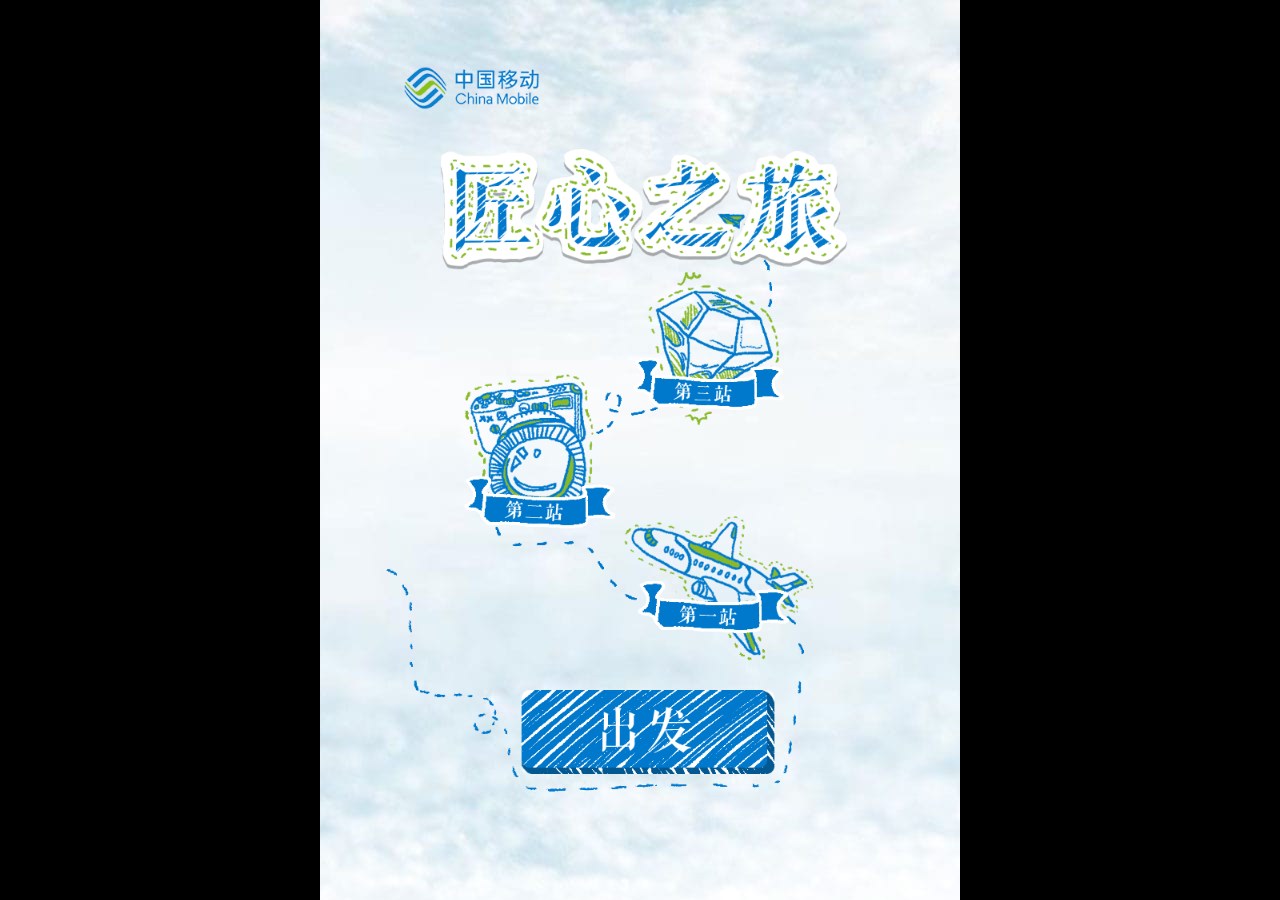
==== H5/jd/index.html @ 7f1edc60 "myH5" ====
<!DOCTYPE html>
<html>
<head lang="en">
    <meta charset="utf-8">
    <title>品聚匠心，颜值倾心</title>
    <meta name="viewport" content="width=640,target-densitydpi=device-dpi,user-scalable=no">
    <meta name="Keywords" content="移动,中国移动,北京移动">
    <meta name="Description" content="移动,中国移动,北京移动">
    <meta content="yes" name="apple-mobile-web-app-capable" />
    <meta name="apple-touch-fullscreen" content="yes" />
    <meta content="black" name="apple-mobile-web-app-status-bar-style" />
    <meta name="format-detection" content="telephone=no"/>
    <link rel="stylesheet" href="http://go.163.com/2015/public/common/loading/loading.css">
    <link rel="stylesheet" href="css/base.css">
    <link rel="stylesheet" href="css/animate.min.css">
    <link rel="stylesheet" href="css/swiper3.css">
    <link rel="stylesheet" href="css/css.css?v=2">
</head>
<body>
<!--loading-->
<div class="netease-loader">
    <section>
        <article>
            <span class="load_type"></span>
            <span class="load_data"></span>
            <span class="load_text"></span>
        </article>
    </section>
</div>
<!--main-->
<div class="main" id="main">
    <div class="swiper-container" id="heng">
        <div class="swiper-wrapper">
            <!--1 首页-->
            <div class="swiper-slide page page1 s">
                <div class="scale-div">
                    <img class="abso img2" src="img/2.png">
                    <img class="abso img3" src="img/3.png">
                    <a class="abso into" href="javascript:;"></a>
                </div>
            </div>
            <!--2 飞机擦一擦-->
            <div class="swiper-slide page page2 s">
                <div class="scale-div">
                    <div class="abso" id="gua1">
                        <!--上面那层图片-->
                        <img class="abso" id="top_img" src="img/5.jpg">
                        <canvas class="abso" id="front" />
                    </div>
                    <!--提示擦一擦图片-->
                    <img class="abso img6" src="img/6.png">
                    <!--下面那层图片-->
                    <img class="abso img8" id="botm_img" src="img/8.jpg">
                </div>
            </div>
            <!--3 拖动-->
            <div class="swiper-slide page page3 s">
                <div class="scale-div">
                    <img class="abso img14" src="img/14.png">
                    <!--目标div-->
                    <div class="abso wai"></div>
                    <!--被拖动的图片-->
                    <img class="abso nei" src="img/11.png">
                    <!--提示拖动的图片-->
                    <img class="abso img12" src="img/12.png">
                    <!--拖动成功的图片-->
                    <img class="abso img13" src="img/13.jpg">
                </div>
            </div>
            <!--4 切割-->
            <div class="swiper-slide page page4 s">
                <div class="scale-div">
                    <img class="abso img16" src="img/16.1.png">
                    <img class="abso add add0" src="img/add0.png">
                    <img class="abso add add1" src="img/add1.png">
                    <img class="abso add add2" src="img/add2.png">
                    <!--提示切割的图片-->
                    <img class="abso img17" src="img/17.png">
                    <!--切割区域-->
                    <div class="abso qiege"></div>
                    <!--切割后播放序列帧-->
                    <div class="peo"></div>
                </div>
            </div>
            <!--5 尾页-->
            <div class="swiper-slide page page5 s">
                <div class="scale-div">
                    <img class="abso img2" src="img/2.png">
                    <img class="abso img19" src="img/19.png">
                    <!-- <a class="abso buy" href="https://h5.youzan.com/v2/goods/2of7zmyzyhxgq?redirect_count=1" target="_blank"></a> -->
                    <a class="abso buy" href="javascript:;" target="_blank"></a>
                </div>
            </div>
        </div>
    </div>
</div>
<!--遮罩-->
<div id="mask"></div>
<!--擦一擦结束弹窗-->
<img class="abso img9" src="img/9.png">
<!--拖动结束弹窗-->
<img class="abso img15" src="img/15.png">
<!--切割结束弹窗-->
<img class="abso img18" src="img/18.png">

<script src="http://go.163.com/2015/public/common/js/zepto.min.js"></script>
<!--<script src="js/jquery.1.10.1.js"></script>-->
<script type="text/javascript" src="js/swiper3.js"></script>
<script type="text/javascript" src="js/drag.js"></script>
<script src="http://ossweb-img.qq.com/images/js/motion/film.min.js"></script>
<script type="text/javascript" src="js/main.js?a=8"></script>
<script src="http://go.163.com/2015/public/common/loading/loading.js"></script>
<script>
    var loadImgsArr=[
        'img/1.jpg',
        'img/2.png',
        'img/3.png',
        'img/4.png',
        'img/5.jpg',
        'img/6.png',
        'img/8.jpg',
        'img/9.png',
        'img/10.jpg',
        'img/11.png',
        'img/12.png',
        'img/13.jpg',
        'img/14.png',
        'img/15.png',
        'img/16.1.png',
        'img/17.png',
        'img/18.png',
        'img/19.png',
        'img/20.png',
        'img/peo1/1.jpg',
        'img/peo1/2.jpg',
        'img/peo1/3.jpg',
        'img/peo1/4.jpg',
        'img/add0.png',
        'img/add1.png',
        'img/add2.png'
    ];
    netease_loadimg(loadImgsArr,function(){
        //loading结束后的回调函数
    });
</script>
<script src="http://go.163.com/2015/public/team/kongdejian/share.js"></script>
<script>
    var shareData={
        MsgImg:'http://test.go.163.com/go/2017/0320/jd/img/share.jpg',  //分享图片
        link:location.href,    //分享链接
        title:"品聚匠心，颜值倾心",   //分享标题
        desc:"中国移动A3手机品质上市，邀您即刻开启匠心之旅",    //分享描述
        fText:"中国移动A3手机品质上市，邀您即刻开启匠心之旅",    //分享朋友圈
        callback:function(){
            if(typeof sharesuccess != "undefined"){
                //sharesuccess();
            }
            share_survey(true);
        }
    };
    NeteaseShareInit();//用于初始化
</script>
<!-- START NetEase Devilfish 2006 -->
<script src="http://go.163.com/2015/0211/encore/js/share.js" type="text/javascript"></script>
<script src="http://analytics.163.com/ntes.js" type="text/javascript"></script>
<script type="text/javascript">
    share_survey();
    if (window.location.href.search(/auto\.163\.com|163\.com\/auto/) >= 0) {
        _ntes_nacc = "auto";
    } else if (window.location.href.search(/go\.163\.com/) >= 0) {
        _ntes_nacc = "minisites";
    }
    neteaseTracker();
</script>
<!-- END NetEase Devilfish 2006 -->
</body>
</html>
---- H5/jd/css/base.css ----
body,
div,
dl,
dt,
dd,
ul,
ol,
li,
h1,
h2,
h3,
h4,
h5,
h6,
form,
input,
p,
th,
td {
    font-family: Microsoft YaHei, "Helvetica Neue", Helvetica, STHeiTi, sans-serif;
    color: #141414;
    padding: 0;
    margin: 0;
    font-style: normal;
}

* {
    box-sizing: border-box;
    -webkit-box-sizing: border-box;
}

html,
body {
    -webkit-user-select: none;
    user-select: none;
    -webkit-text-size-adjust: none;
    -moz-text-size-adjust: none;
    -ms-text-size-adjust: none;
    text-size-adjust: none;
    height: 100%;
    position: relative;
}

p {
    margin: 0;
}

a,
button,
input,
div {
    -webkit-tap-highlight-color: rgba(0, 0, 0, 0);
}

a,
img {
    -webkit-touch-callout: none;
}

body {
    position: relative;
}

.clearfix:after {
    content: ".";
    display: block;
    height: 0;
    clear: both;
    visibility: hidden;
}

.clearfix {
    display: inline-block;
}

/* Hide from IE Mac \*/
.clearfix {
    display: block;
}

/* End hide from IE Mac */
.fix {
    width: 100%;
    height: 0;
    overflow: hidden;
    clear: both;
    float: none;
}

a {
    text-decoration: none;
}

@media screen and (max-height: 1000px) {
    .scale-div{
        -ms-transform: scale(0.9);
        -webkit-transform: scale(0.9);
        -o-transform: scale(0.9);
        -moz-transform: scale(0.9);
        transform: scale(0.9);
    }
}

@media screen and (max-height: 900px) {
    .scale-div{
        -ms-transform: scale(0.8);
        -webkit-transform: scale(0.8);
        -o-transform: scale(0.8);
        -moz-transform: scale(0.8);
        transform: scale(0.8);
    }
}
---- H5/jd/css/swiper3.css ----
/**
 * Swiper 3.1.7
 * Most modern mobile touch slider and framework with hardware accelerated transitions
 *
 * http://www.idangero.us/swiper/
 *
 * Copyright 2015, Vladimir Kharlampidi
 * The iDangero.us
 * http://www.idangero.us/
 *
 * Licensed under MIT
 *
 * Released on: October 10, 2015
 */
.swiper-container{margin:0 auto;position:relative;overflow:hidden;z-index:1}.swiper-container-no-flexbox .swiper-slide{float:left}.swiper-container-vertical>.swiper-wrapper{-webkit-box-orient:vertical;-moz-box-orient:vertical;-ms-flex-direction:column;-webkit-flex-direction:column;flex-direction:column}.swiper-wrapper{position:relative;width:100%;height:100%;z-index:1;display:-webkit-box;display:-moz-box;display:-ms-flexbox;display:-webkit-flex;display:flex;-webkit-transition-property:-webkit-transform;-moz-transition-property:-moz-transform;-o-transition-property:-o-transform;-ms-transition-property:-ms-transform;transition-property:transform;-webkit-box-sizing:content-box;-moz-box-sizing:content-box;box-sizing:content-box}.swiper-container-android .swiper-slide,.swiper-wrapper{-webkit-transform:translate3d(0,0,0);-moz-transform:translate3d(0,0,0);-o-transform:translate(0,0);-ms-transform:translate3d(0,0,0);transform:translate3d(0,0,0)}.swiper-container-multirow>.swiper-wrapper{-webkit-box-lines:multiple;-moz-box-lines:multiple;-ms-flex-wrap:wrap;-webkit-flex-wrap:wrap;flex-wrap:wrap}.swiper-container-free-mode>.swiper-wrapper{-webkit-transition-timing-function:ease-out;-moz-transition-timing-function:ease-out;-ms-transition-timing-function:ease-out;-o-transition-timing-function:ease-out;transition-timing-function:ease-out;margin:0 auto}.swiper-slide{-webkit-flex-shrink:0;-ms-flex:0 0 auto;flex-shrink:0;width:100%;height:100%;position:relative}.swiper-container .swiper-notification{position:absolute;left:0;top:0;pointer-events:none;opacity:0;z-index:-1000}.swiper-wp8-horizontal{-ms-touch-action:pan-y;touch-action:pan-y}.swiper-wp8-vertical{-ms-touch-action:pan-x;touch-action:pan-x}.swiper-button-next,.swiper-button-prev{position:absolute;top:50%;width:27px;height:44px;margin-top:-22px;z-index:10;cursor:pointer;-moz-background-size:27px 44px;-webkit-background-size:27px 44px;background-size:27px 44px;background-position:center;background-repeat:no-repeat}.swiper-button-next.swiper-button-disabled,.swiper-button-prev.swiper-button-disabled{opacity:.35;cursor:auto;pointer-events:none}.swiper-button-prev,.swiper-container-rtl .swiper-button-next{background-image:url("data:image/svg+xml;charset=utf-8,%3Csvg%20xmlns%3D'http%3A%2F%2Fwww.w3.org%2F2000%2Fsvg'%20viewBox%3D'0%200%2027%2044'%3E%3Cpath%20d%3D'M0%2C22L22%2C0l2.1%2C2.1L4.2%2C22l19.9%2C19.9L22%2C44L0%2C22L0%2C22L0%2C22z'%20fill%3D'%23007aff'%2F%3E%3C%2Fsvg%3E");left:10px;right:auto}.swiper-button-prev.swiper-button-black,.swiper-container-rtl .swiper-button-next.swiper-button-black{background-image:url("data:image/svg+xml;charset=utf-8,%3Csvg%20xmlns%3D'http%3A%2F%2Fwww.w3.org%2F2000%2Fsvg'%20viewBox%3D'0%200%2027%2044'%3E%3Cpath%20d%3D'M0%2C22L22%2C0l2.1%2C2.1L4.2%2C22l19.9%2C19.9L22%2C44L0%2C22L0%2C22L0%2C22z'%20fill%3D'%23000000'%2F%3E%3C%2Fsvg%3E")}.swiper-button-prev.swiper-button-white,.swiper-container-rtl .swiper-button-next.swiper-button-white{background-image:url("data:image/svg+xml;charset=utf-8,%3Csvg%20xmlns%3D'http%3A%2F%2Fwww.w3.org%2F2000%2Fsvg'%20viewBox%3D'0%200%2027%2044'%3E%3Cpath%20d%3D'M0%2C22L22%2C0l2.1%2C2.1L4.2%2C22l19.9%2C19.9L22%2C44L0%2C22L0%2C22L0%2C22z'%20fill%3D'%23ffffff'%2F%3E%3C%2Fsvg%3E")}.swiper-button-next,.swiper-container-rtl .swiper-button-prev{background-image:url("data:image/svg+xml;charset=utf-8,%3Csvg%20xmlns%3D'http%3A%2F%2Fwww.w3.org%2F2000%2Fsvg'%20viewBox%3D'0%200%2027%2044'%3E%3Cpath%20d%3D'M27%2C22L27%2C22L5%2C44l-2.1-2.1L22.8%2C22L2.9%2C2.1L5%2C0L27%2C22L27%2C22z'%20fill%3D'%23007aff'%2F%3E%3C%2Fsvg%3E");right:10px;left:auto}.swiper-button-next.swiper-button-black,.swiper-container-rtl .swiper-button-prev.swiper-button-black{background-image:url("data:image/svg+xml;charset=utf-8,%3Csvg%20xmlns%3D'http%3A%2F%2Fwww.w3.org%2F2000%2Fsvg'%20viewBox%3D'0%200%2027%2044'%3E%3Cpath%20d%3D'M27%2C22L27%2C22L5%2C44l-2.1-2.1L22.8%2C22L2.9%2C2.1L5%2C0L27%2C22L27%2C22z'%20fill%3D'%23000000'%2F%3E%3C%2Fsvg%3E")}.swiper-button-next.swiper-button-white,.swiper-container-rtl .swiper-button-prev.swiper-button-white{background-image:url("data:image/svg+xml;charset=utf-8,%3Csvg%20xmlns%3D'http%3A%2F%2Fwww.w3.org%2F2000%2Fsvg'%20viewBox%3D'0%200%2027%2044'%3E%3Cpath%20d%3D'M27%2C22L27%2C22L5%2C44l-2.1-2.1L22.8%2C22L2.9%2C2.1L5%2C0L27%2C22L27%2C22z'%20fill%3D'%23ffffff'%2F%3E%3C%2Fsvg%3E")}.swiper-pagination{position:absolute;text-align:center;-webkit-transition:.3s;-moz-transition:.3s;-o-transition:.3s;transition:.3s;-webkit-transform:translate3d(0,0,0);-ms-transform:translate3d(0,0,0);-o-transform:translate3d(0,0,0);transform:translate3d(0,0,0);z-index:10}.swiper-pagination.swiper-pagination-hidden{opacity:0}.swiper-pagination-bullet{width:8px;height:8px;display:inline-block;border-radius:100%;background:#000;opacity:.2}button.swiper-pagination-bullet{border:none;margin:0;padding:0;box-shadow:none;-moz-appearance:none;-ms-appearance:none;-webkit-appearance:none;appearance:none}.swiper-pagination-clickable .swiper-pagination-bullet{cursor:pointer}.swiper-pagination-white .swiper-pagination-bullet{background:#fff}.swiper-pagination-bullet-active{opacity:1;background:#007aff}.swiper-pagination-white .swiper-pagination-bullet-active{background:#fff}.swiper-pagination-black .swiper-pagination-bullet-active{background:#000}.swiper-container-vertical>.swiper-pagination{right:10px;top:50%;-webkit-transform:translate3d(0,-50%,0);-moz-transform:translate3d(0,-50%,0);-o-transform:translate(0,-50%);-ms-transform:translate3d(0,-50%,0);transform:translate3d(0,-50%,0)}.swiper-container-vertical>.swiper-pagination .swiper-pagination-bullet{margin:5px 0;display:block}.swiper-container-horizontal>.swiper-pagination{bottom:10px;left:0;width:100%}.swiper-container-horizontal>.swiper-pagination .swiper-pagination-bullet{margin:0 5px}.swiper-container-3d{-webkit-perspective:1200px;-moz-perspective:1200px;-o-perspective:1200px;perspective:1200px}.swiper-container-3d .swiper-cube-shadow,.swiper-container-3d .swiper-slide,.swiper-container-3d .swiper-slide-shadow-bottom,.swiper-container-3d .swiper-slide-shadow-left,.swiper-container-3d .swiper-slide-shadow-right,.swiper-container-3d .swiper-slide-shadow-top,.swiper-container-3d .swiper-wrapper{-webkit-transform-style:preserve-3d;-moz-transform-style:preserve-3d;-ms-transform-style:preserve-3d;transform-style:preserve-3d}.swiper-container-3d .swiper-slide-shadow-bottom,.swiper-container-3d .swiper-slide-shadow-left,.swiper-container-3d .swiper-slide-shadow-right,.swiper-container-3d .swiper-slide-shadow-top{position:absolute;left:0;top:0;width:100%;height:100%;pointer-events:none;z-index:10}.swiper-container-3d .swiper-slide-shadow-left{background-image:-webkit-gradient(linear,left top,right top,from(rgba(0,0,0,.5)),to(rgba(0,0,0,0)));background-image:-webkit-linear-gradient(right,rgba(0,0,0,.5),rgba(0,0,0,0));background-image:-moz-linear-gradient(right,rgba(0,0,0,.5),rgba(0,0,0,0));background-image:-o-linear-gradient(right,rgba(0,0,0,.5),rgba(0,0,0,0));background-image:linear-gradient(to left,rgba(0,0,0,.5),rgba(0,0,0,0))}.swiper-container-3d .swiper-slide-shadow-right{background-image:-webkit-gradient(linear,right top,left top,from(rgba(0,0,0,.5)),to(rgba(0,0,0,0)));background-image:-webkit-linear-gradient(left,rgba(0,0,0,.5),rgba(0,0,0,0));background-image:-moz-linear-gradient(left,rgba(0,0,0,.5),rgba(0,0,0,0));background-image:-o-linear-gradient(left,rgba(0,0,0,.5),rgba(0,0,0,0));background-image:linear-gradient(to right,rgba(0,0,0,.5),rgba(0,0,0,0))}.swiper-container-3d .swiper-slide-shadow-top{background-image:-webkit-gradient(linear,left top,left bottom,from(rgba(0,0,0,.5)),to(rgba(0,0,0,0)));background-image:-webkit-linear-gradient(bottom,rgba(0,0,0,.5),rgba(0,0,0,0));background-image:-moz-linear-gradient(bottom,rgba(0,0,0,.5),rgba(0,0,0,0));background-image:-o-linear-gradient(bottom,rgba(0,0,0,.5),rgba(0,0,0,0));background-image:linear-gradient(to top,rgba(0,0,0,.5),rgba(0,0,0,0))}.swiper-container-3d .swiper-slide-shadow-bottom{background-image:-webkit-gradient(linear,left bottom,left top,from(rgba(0,0,0,.5)),to(rgba(0,0,0,0)));background-image:-webkit-linear-gradient(top,rgba(0,0,0,.5),rgba(0,0,0,0));background-image:-moz-linear-gradient(top,rgba(0,0,0,.5),rgba(0,0,0,0));background-image:-o-linear-gradient(top,rgba(0,0,0,.5),rgba(0,0,0,0));background-image:linear-gradient(to bottom,rgba(0,0,0,.5),rgba(0,0,0,0))}.swiper-container-coverflow .swiper-wrapper{-ms-perspective:1200px}.swiper-container-fade.swiper-container-free-mode .swiper-slide{-webkit-transition-timing-function:ease-out;-moz-transition-timing-function:ease-out;-ms-transition-timing-function:ease-out;-o-transition-timing-function:ease-out;transition-timing-function:ease-out}.swiper-container-fade .swiper-slide{pointer-events:none}.swiper-container-fade .swiper-slide .swiper-slide{pointer-events:none}.swiper-container-fade .swiper-slide-active,.swiper-container-fade .swiper-slide-active .swiper-slide-active{pointer-events:auto}.swiper-container-cube{overflow:visible}.swiper-container-cube .swiper-slide{pointer-events:none;visibility:hidden;-webkit-transform-origin:0 0;-moz-transform-origin:0 0;-ms-transform-origin:0 0;transform-origin:0 0;-webkit-backface-visibility:hidden;-moz-backface-visibility:hidden;-ms-backface-visibility:hidden;backface-visibility:hidden;width:100%;height:100%;z-index:1}.swiper-container-cube.swiper-container-rtl .swiper-slide{-webkit-transform-origin:100% 0;-moz-transform-origin:100% 0;-ms-transform-origin:100% 0;transform-origin:100% 0}.swiper-container-cube .swiper-slide-active,.swiper-container-cube .swiper-slide-next,.swiper-container-cube .swiper-slide-next+.swiper-slide,.swiper-container-cube .swiper-slide-prev{pointer-events:auto;visibility:visible}.swiper-container-cube .swiper-slide-shadow-bottom,.swiper-container-cube .swiper-slide-shadow-left,.swiper-container-cube .swiper-slide-shadow-right,.swiper-container-cube .swiper-slide-shadow-top{z-index:0;-webkit-backface-visibility:hidden;-moz-backface-visibility:hidden;-ms-backface-visibility:hidden;backface-visibility:hidden}.swiper-container-cube .swiper-cube-shadow{position:absolute;left:0;bottom:0;width:100%;height:100%;background:#000;opacity:.6;-webkit-filter:blur(50px);filter:blur(50px);z-index:0}.swiper-scrollbar{border-radius:10px;position:relative;-ms-touch-action:none;background:rgba(0,0,0,.1)}.swiper-container-horizontal>.swiper-scrollbar{position:absolute;left:1%;bottom:3px;z-index:50;height:5px;width:98%}.swiper-container-vertical>.swiper-scrollbar{position:absolute;right:3px;top:1%;z-index:50;width:5px;height:98%}.swiper-scrollbar-drag{height:100%;width:100%;position:relative;background:rgba(0,0,0,.5);border-radius:10px;left:0;top:0}.swiper-scrollbar-cursor-drag{cursor:move}.swiper-lazy-preloader{width:42px;height:42px;position:absolute;left:50%;top:50%;margin-left:-21px;margin-top:-21px;z-index:10;-webkit-transform-origin:50%;-moz-transform-origin:50%;transform-origin:50%;-webkit-animation:swiper-preloader-spin 1s steps(12,end) infinite;-moz-animation:swiper-preloader-spin 1s steps(12,end) infinite;animation:swiper-preloader-spin 1s steps(12,end) infinite}.swiper-lazy-preloader:after{display:block;content:"";width:100%;height:100%;background-image:url("data:image/svg+xml;charset=utf-8,%3Csvg%20viewBox%3D'0%200%20120%20120'%20xmlns%3D'http%3A%2F%2Fwww.w3.org%2F2000%2Fsvg'%20xmlns%3Axlink%3D'http%3A%2F%2Fwww.w3.org%2F1999%2Fxlink'%3E%3Cdefs%3E%3Cline%20id%3D'l'%20x1%3D'60'%20x2%3D'60'%20y1%3D'7'%20y2%3D'27'%20stroke%3D'%236c6c6c'%20stroke-width%3D'11'%20stroke-linecap%3D'round'%2F%3E%3C%2Fdefs%3E%3Cg%3E%3Cuse%20xlink%3Ahref%3D'%23l'%20opacity%3D'.27'%2F%3E%3Cuse%20xlink%3Ahref%3D'%23l'%20opacity%3D'.27'%20transform%3D'rotate(30%2060%2C60)'%2F%3E%3Cuse%20xlink%3Ahref%3D'%23l'%20opacity%3D'.27'%20transform%3D'rotate(60%2060%2C60)'%2F%3E%3Cuse%20xlink%3Ahref%3D'%23l'%20opacity%3D'.27'%20transform%3D'rotate(90%2060%2C60)'%2F%3E%3Cuse%20xlink%3Ahref%3D'%23l'%20opacity%3D'.27'%20transform%3D'rotate(120%2060%2C60)'%2F%3E%3Cuse%20xlink%3Ahref%3D'%23l'%20opacity%3D'.27'%20transform%3D'rotate(150%2060%2C60)'%2F%3E%3Cuse%20xlink%3Ahref%3D'%23l'%20opacity%3D'.37'%20transform%3D'rotate(180%2060%2C60)'%2F%3E%3Cuse%20xlink%3Ahref%3D'%23l'%20opacity%3D'.46'%20transform%3D'rotate(210%2060%2C60)'%2F%3E%3Cuse%20xlink%3Ahref%3D'%23l'%20opacity%3D'.56'%20transform%3D'rotate(240%2060%2C60)'%2F%3E%3Cuse%20xlink%3Ahref%3D'%23l'%20opacity%3D'.66'%20transform%3D'rotate(270%2060%2C60)'%2F%3E%3Cuse%20xlink%3Ahref%3D'%23l'%20opacity%3D'.75'%20transform%3D'rotate(300%2060%2C60)'%2F%3E%3Cuse%20xlink%3Ahref%3D'%23l'%20opacity%3D'.85'%20transform%3D'rotate(330%2060%2C60)'%2F%3E%3C%2Fg%3E%3C%2Fsvg%3E");background-position:50%;-webkit-background-size:100%;background-size:100%;background-repeat:no-repeat}.swiper-lazy-preloader-white:after{background-image:url("data:image/svg+xml;charset=utf-8,%3Csvg%20viewBox%3D'0%200%20120%20120'%20xmlns%3D'http%3A%2F%2Fwww.w3.org%2F2000%2Fsvg'%20xmlns%3Axlink%3D'http%3A%2F%2Fwww.w3.org%2F1999%2Fxlink'%3E%3Cdefs%3E%3Cline%20id%3D'l'%20x1%3D'60'%20x2%3D'60'%20y1%3D'7'%20y2%3D'27'%20stroke%3D'%23fff'%20stroke-width%3D'11'%20stroke-linecap%3D'round'%2F%3E%3C%2Fdefs%3E%3Cg%3E%3Cuse%20xlink%3Ahref%3D'%23l'%20opacity%3D'.27'%2F%3E%3Cuse%20xlink%3Ahref%3D'%23l'%20opacity%3D'.27'%20transform%3D'rotate(30%2060%2C60)'%2F%3E%3Cuse%20xlink%3Ahref%3D'%23l'%20opacity%3D'.27'%20transform%3D'rotate(60%2060%2C60)'%2F%3E%3Cuse%20xlink%3Ahref%3D'%23l'%20opacity%3D'.27'%20transform%3D'rotate(90%2060%2C60)'%2F%3E%3Cuse%20xlink%3Ahref%3D'%23l'%20opacity%3D'.27'%20transform%3D'rotate(120%2060%2C60)'%2F%3E%3Cuse%20xlink%3Ahref%3D'%23l'%20opacity%3D'.27'%20transform%3D'rotate(150%2060%2C60)'%2F%3E%3Cuse%20xlink%3Ahref%3D'%23l'%20opacity%3D'.37'%20transform%3D'rotate(180%2060%2C60)'%2F%3E%3Cuse%20xlink%3Ahref%3D'%23l'%20opacity%3D'.46'%20transform%3D'rotate(210%2060%2C60)'%2F%3E%3Cuse%20xlink%3Ahref%3D'%23l'%20opacity%3D'.56'%20transform%3D'rotate(240%2060%2C60)'%2F%3E%3Cuse%20xlink%3Ahref%3D'%23l'%20opacity%3D'.66'%20transform%3D'rotate(270%2060%2C60)'%2F%3E%3Cuse%20xlink%3Ahref%3D'%23l'%20opacity%3D'.75'%20transform%3D'rotate(300%2060%2C60)'%2F%3E%3Cuse%20xlink%3Ahref%3D'%23l'%20opacity%3D'.85'%20transform%3D'rotate(330%2060%2C60)'%2F%3E%3C%2Fg%3E%3C%2Fsvg%3E")}@-webkit-keyframes swiper-preloader-spin{100%{-webkit-transform:rotate(360deg)}}@keyframes swiper-preloader-spin{100%{transform:rotate(360deg)}}
---- H5/jd/css/css.css ----
body{
    max-height:1030px;
    overflow: hidden;
    background:#000;
}
.main{
    width:640px;
    position:relative;
    height:100%;
    margin: 0 auto;
    color:#fff;
    background:#000;
    overflow: hidden;
}
.swiper-container,.swiper-slide{
    width: 100%;
    height: 100%;
}
.page{
    height: 100%;
    width: 100%;
    position: relative;
    left: 0;
    top: 0;
    margin: 0 auto;
    overflow: hidden;
}
.scale-div {
    width: 100%;
    height: 1030px;
    position: absolute;
    top: 50%;
    margin-top: -515px;
}
.abso{
    position:absolute;
}
.page{
    background-image:url(../img/1.jpg);
    background-size: cover;
}

.into{
    display:block;
    width:316px;
    height:105px;
    background:url('../img/4.png') no-repeat;
    bottom:110px;
    left:172px;
}
#gua1{
    width:100%;
    height:100%;
}
.img6{
    transform: translate3d(0,0,0);
    -webkit-transform: translate3d(0,0,0);
    z-index:9;
}
.img8{
    display:none;
}
#mask{
    width :100%;
    height :100%;
    position : fixed;
    z-index : 2;
    top : 0;
    left : 0;
    background-color : #fff!important;
    opacity :0.8!important;
    display : none;
}
.img9,.img15,.img18{
    top : 0;
    left : 0;
    z-index : 3;
    opacity : 0;
    transform:scale(0);
    -webkit-transform:scale(0);
}
@keyframes Scale{
    0% {
        opacity : 0;
        transform:scale(0,0);
    }
    100% {
        opacity : 1;
        transform:scale(1,1);
    }
}
@-webkit-keyframes Scale{
    0% {
        -webkit-opacity : 0;
        -webkit-transform:scale(0,0);
    }
    100% {
        -webkit-opacity : 1;
        -webkit-transform:scale(1,1);
    }
}

.big{
    animation: Scale .5s linear forwards;
    -webkit-animation: Scale .5s linear forwards;
}
.wai{
    width: 340px;
    height: 340px;
    left: 70px;
    bottom: 395px;
}
.nei{
    width:165px;
    height:166px;
    left: 341px;
    bottom: 145px;
}
.img12{
    z-index:2;
}
.img13{
    display:none;
}
.add{
    display:none;
}
.add0{
    top:200px;
    left:70px;
}
.add1{
    top:350px;
    left:80px;
}
.add2{
    top: 160px;
    right: 200px;
}
.qiege{
    width:100%;
    height:70%;
    top:0;
    left:0;
    z-index:2;
}
.peo{
    display:none;
    z-index:3;
}
.buy{
    display:block;
    width:316px;
    height:105px;
    background:url('../img/20.png') no-repeat;
    bottom: 108px;
    left: 178px;
}
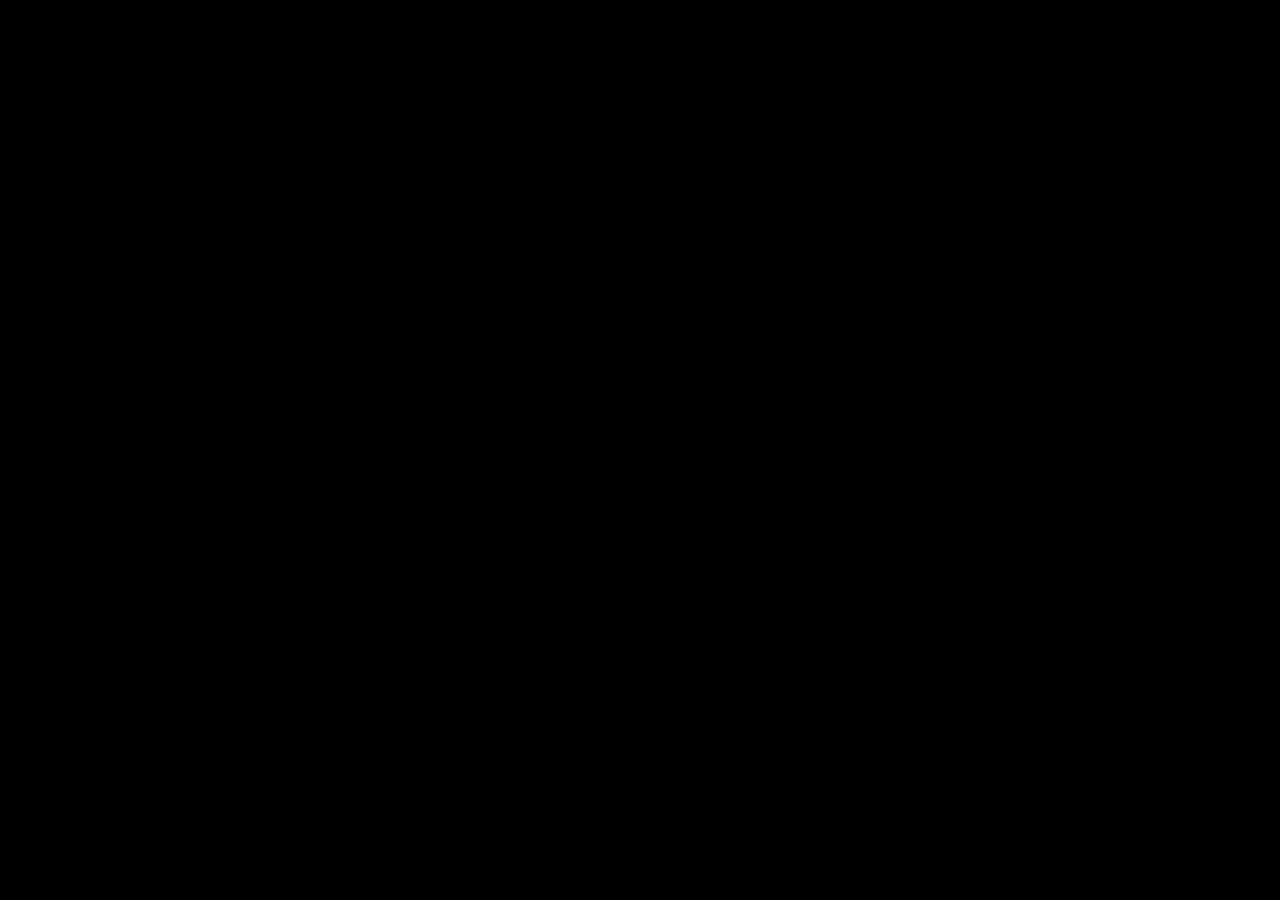
==== commit fa5e4a60: "Update index.html" ====
--- a/H5/jd/index.html
+++ b/H5/jd/index.html
@@ -10,7 +10,7 @@
     <meta name="apple-touch-fullscreen" content="yes" />
     <meta content="black" name="apple-mobile-web-app-status-bar-style" />
     <meta name="format-detection" content="telephone=no"/>
-    <link rel="stylesheet" href="http://go.163.com/2015/public/common/loading/loading.css">
+    <link rel="stylesheet" href="css/loading.css">
     <link rel="stylesheet" href="css/base.css">
     <link rel="stylesheet" href="css/animate.min.css">
     <link rel="stylesheet" href="css/swiper3.css">
@@ -103,13 +103,13 @@
 <!--切割结束弹窗-->
 <img class="abso img18" src="img/18.png">
 
-<script src="http://go.163.com/2015/public/common/js/zepto.min.js"></script>
+<script src="https://zeptojs.com/zepto.min.js"></script>
 <!--<script src="js/jquery.1.10.1.js"></script>-->
 <script type="text/javascript" src="js/swiper3.js"></script>
 <script type="text/javascript" src="js/drag.js"></script>
 <script src="http://ossweb-img.qq.com/images/js/motion/film.min.js"></script>
 <script type="text/javascript" src="js/main.js?a=8"></script>
-<script src="http://go.163.com/2015/public/common/loading/loading.js"></script>
+<script src="js/loading.js"></script>
 <script>
     var loadImgsArr=[
         'img/1.jpg',
@@ -146,7 +146,7 @@
 <script src="http://go.163.com/2015/public/team/kongdejian/share.js"></script>
 <script>
     var shareData={
-        MsgImg:'http://test.go.163.com/go/2017/0320/jd/img/share.jpg',  //分享图片
+        MsgImg:'https://github.com/tebieqinglai/my/blob/master/H5/jd/img/share.jpg',  //分享图片
         link:location.href,    //分享链接
         title:"品聚匠心，颜值倾心",   //分享标题
         desc:"中国移动A3手机品质上市，邀您即刻开启匠心之旅",    //分享描述
@@ -161,7 +161,7 @@
     NeteaseShareInit();//用于初始化
 </script>
 <!-- START NetEase Devilfish 2006 -->
-<script src="http://go.163.com/2015/0211/encore/js/share.js" type="text/javascript"></script>
+<script src="js/share.js" type="text/javascript"></script>
 <script src="http://analytics.163.com/ntes.js" type="text/javascript"></script>
 <script type="text/javascript">
     share_survey();
@@ -174,4 +174,4 @@
 </script>
 <!-- END NetEase Devilfish 2006 -->
 </body>
-</html>+</html>
--- a/H5/jd/css/loading.css
+++ b/H5/jd/css/loading.css
@@ -0,0 +1,12 @@
+/** Created by djkong on 2015/8/21. */
+.netease-loader { position: fixed; top: 0; right: 0; bottom: 0; left: 0; display: block; z-index: 10001; background: #000000; }
+.netease-loader section { position: fixed; left: 0; top: 42%; width: 100%; height: 80px; }
+.netease-loader section article { height: 80px; display: block; margin: auto; position: relative; }
+.netease-loader .load_type { position: absolute; bottom: 0; left: 50%; width: 80px; height: 100%; margin-left: -40px; background: url("l0.png") center no-repeat; -webkit-background-size: contain; background-size: contain; -webkit-animation: l0 1s linear infinite; animation: l0 1s linear infinite; }
+.netease-loader .load_data { position: absolute; left: 0; top: 0; width: 100%; height: 100%; display: block; background-size: 100% 100%; font-size: 22px; line-height: 80px; text-align: center; color: #fff; }
+.netease-loader .load_text { position: absolute; top: 105%; width: 120%; height: 50%; display: block; left: -10%; background: url(../image/loading.png) no-repeat center; -webkit-background-size: contain; background-size: contain; }
+
+@-webkit-keyframes l0{0%{-webkit-transform: rotate(0);}100%{-webkit-transform: rotate(360deg);}}
+@keyframes l0{0%{transform: rotate(0);}100%{transform: rotate(360deg);}}
+
+/*# sourceMappingURL=loading.css.map */
